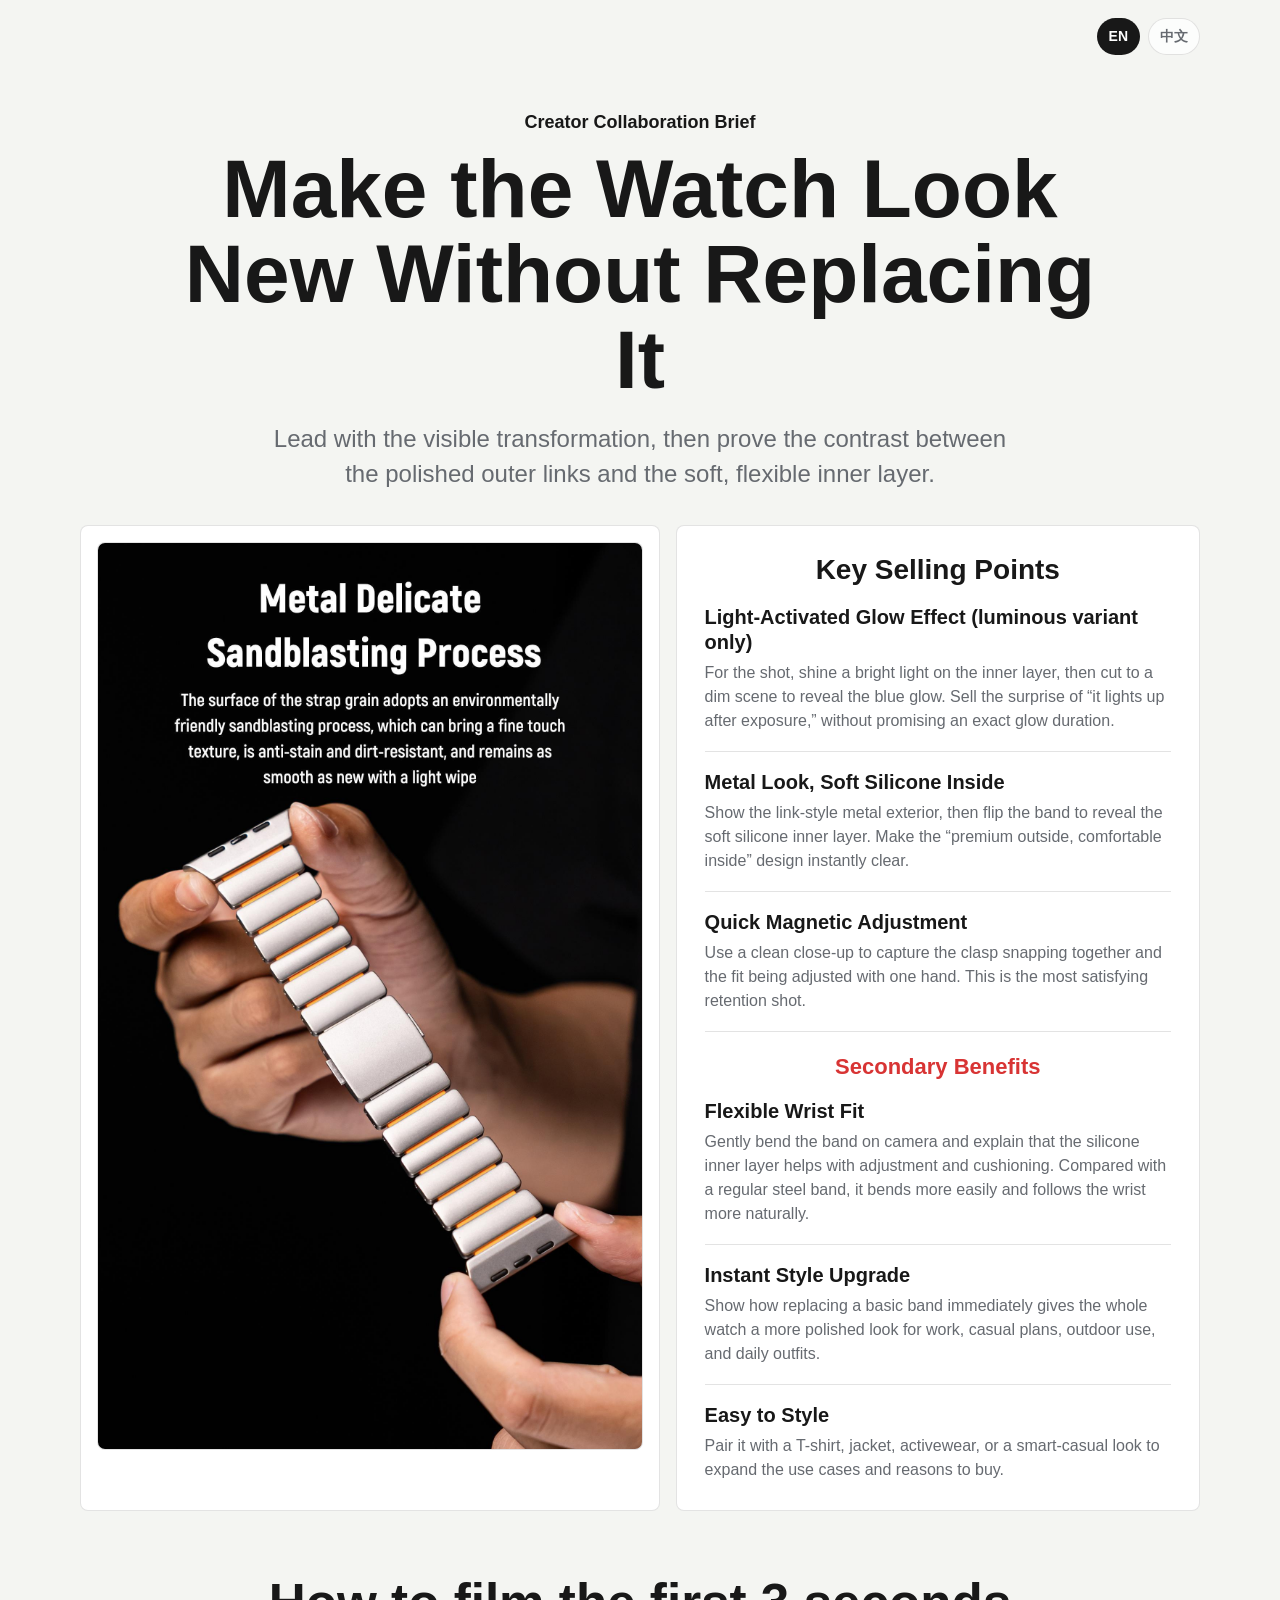
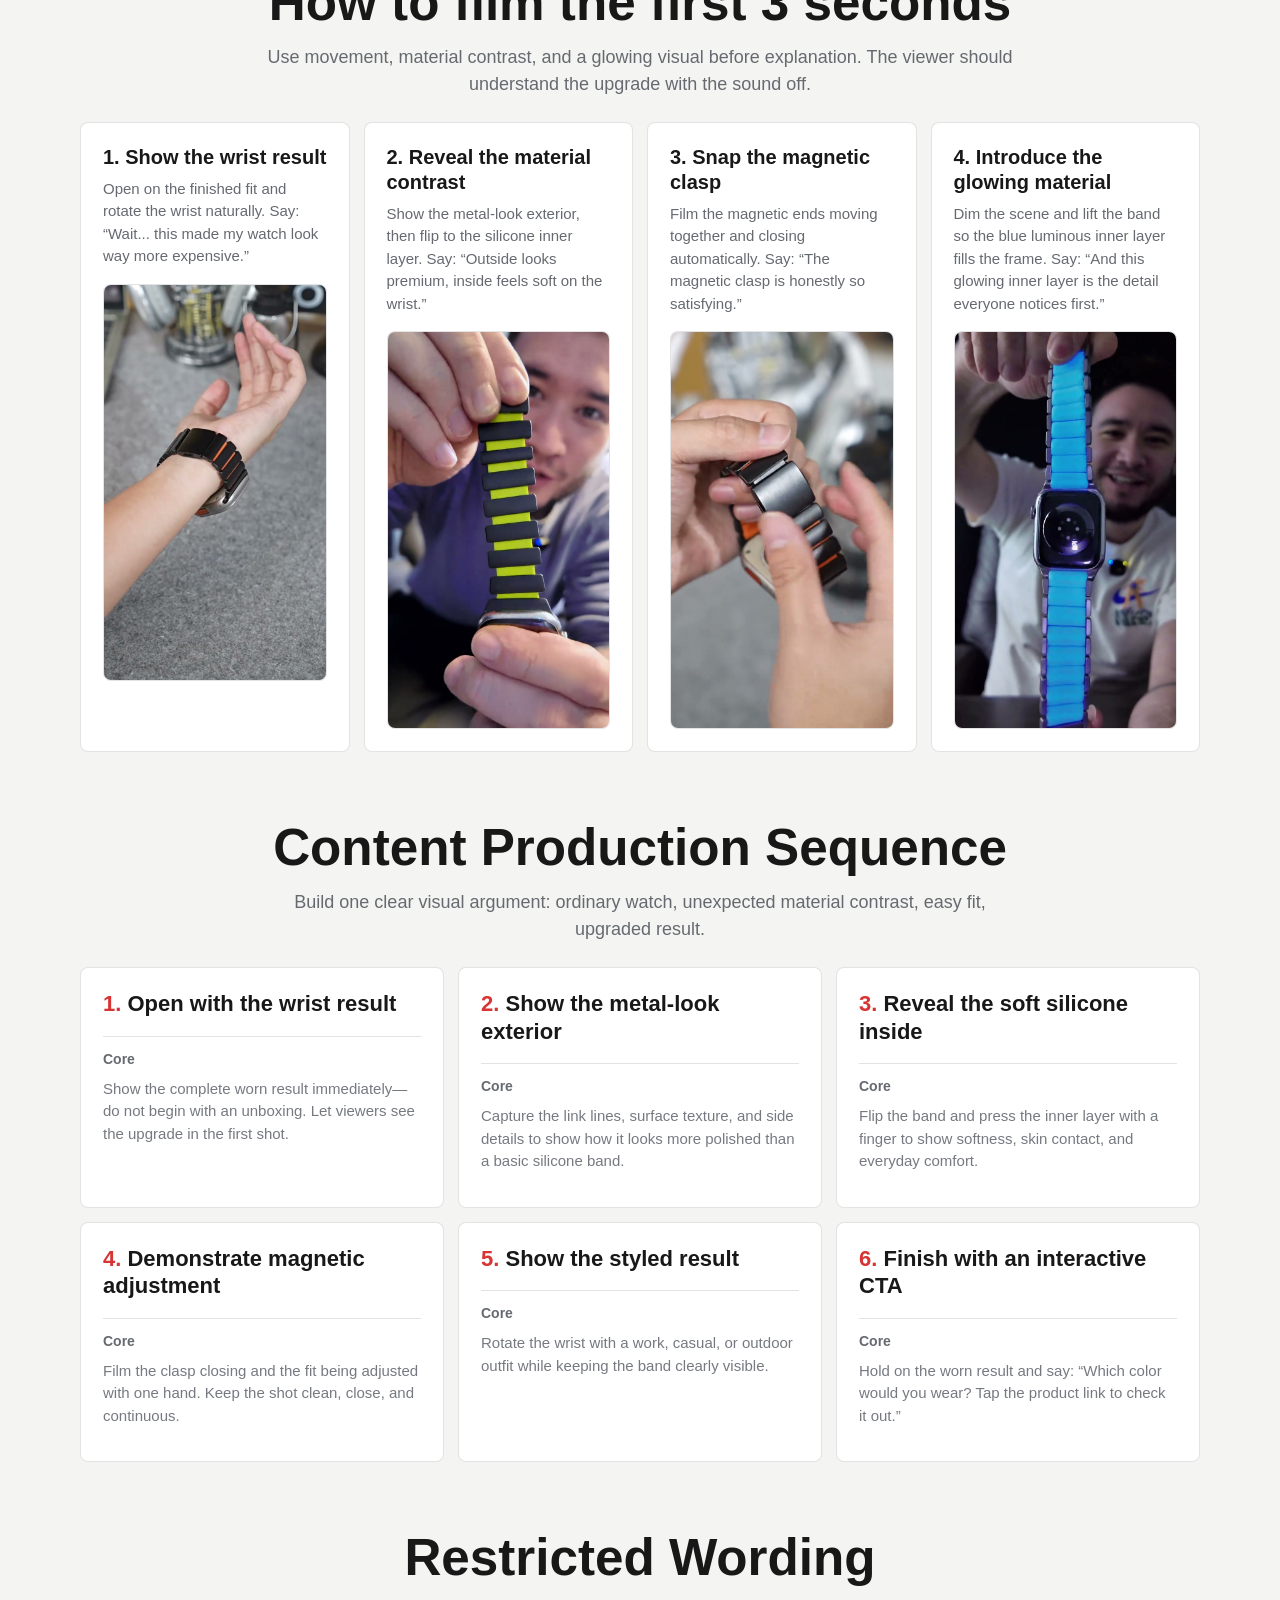
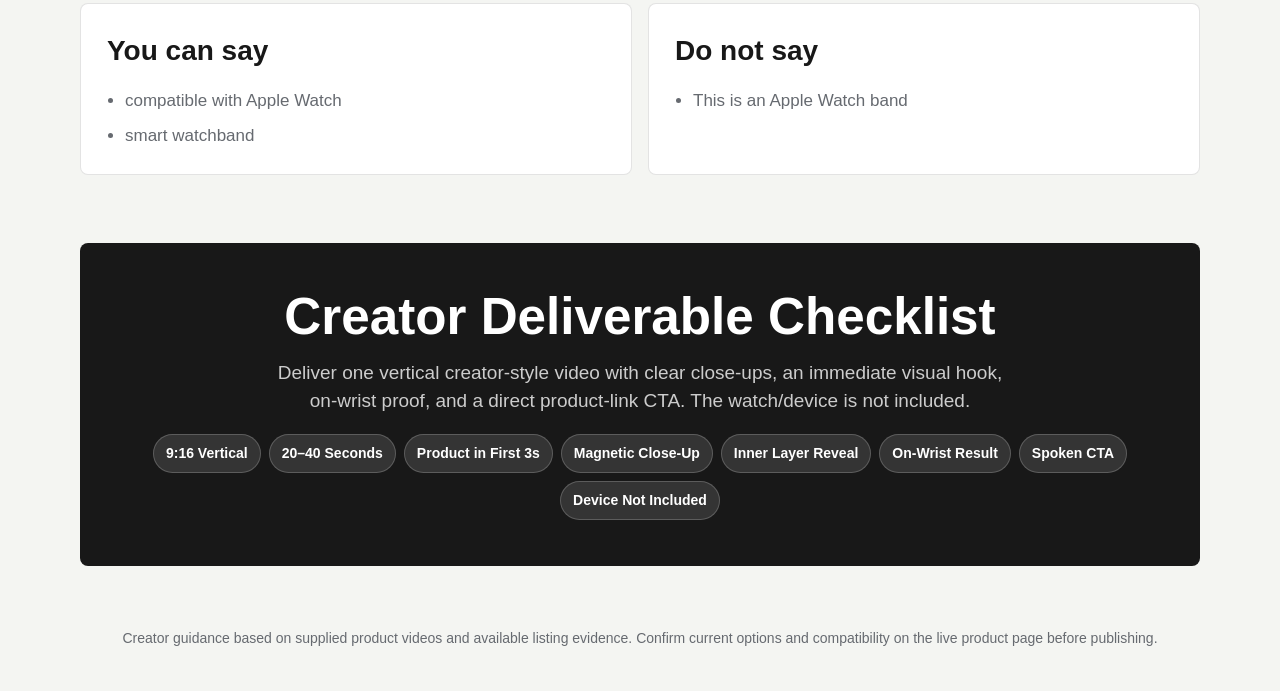
==== n/index.html @ db5e301e "Publish Norman band brief at n" ====
<!doctype html>
<html lang="en">
<head>
  <meta charset="utf-8">
  <meta name="viewport" content="width=device-width,initial-scale=1">
  <title>Hybrid Apple Watch Band — Creator Collaboration Brief</title>
  <link rel="stylesheet" href="styles.css">
</head>
<body>
  <header class="wrap"><nav class="language-switch" aria-label="Language"><a class="active" href="index.html">EN</a><a href="index-zh.html">中文</a></nav></header>
  <main>
    <section class="hero"><div class="wrap">
      <p class="eyebrow">Creator Collaboration Brief</p>
      <h1>Make the Watch Look New Without Replacing It</h1>
      <p class="lead">Lead with the visible transformation, then prove the contrast between the polished outer links and the soft, flexible inner layer.</p>
      <div class="hero-grid">
        <div class="hero-visual hero-visual-duo">
          <img src="assets/hero-metal-sandblasting.jpeg" alt="Metal sandblasting process product image">
        </div>
        <div class="hero-facts">
          <h2 class="facts-title">Key Selling Points</h2>
          <div class="fact-row"><strong>Light-Activated Glow Effect (luminous variant only)</strong><span>For the shot, shine a bright light on the inner layer, then cut to a dim scene to reveal the blue glow. Sell the surprise of “it lights up after exposure,” without promising an exact glow duration.</span></div>
          <div class="fact-row"><strong>Metal Look, Soft Silicone Inside</strong><span>Show the link-style metal exterior, then flip the band to reveal the soft silicone inner layer. Make the “premium outside, comfortable inside” design instantly clear.</span></div>
          <div class="fact-row"><strong>Quick Magnetic Adjustment</strong><span>Use a clean close-up to capture the clasp snapping together and the fit being adjusted with one hand. This is the most satisfying retention shot.</span></div>
          <div class="fact-subtitle">Secondary Benefits</div>
          <div class="fact-row"><strong>Flexible Wrist Fit</strong><span>Gently bend the band on camera and explain that the silicone inner layer helps with adjustment and cushioning. Compared with a regular steel band, it bends more easily and follows the wrist more naturally.</span></div>
          <div class="fact-row"><strong>Instant Style Upgrade</strong><span>Show how replacing a basic band immediately gives the whole watch a more polished look for work, casual plans, outdoor use, and daily outfits.</span></div>
          <div class="fact-row"><strong>Easy to Style</strong><span>Pair it with a T-shirt, jacket, activewear, or a smart-casual look to expand the use cases and reasons to buy.</span></div>
        </div>
      </div>
    </div></section>

    <section><div class="wrap">
      <h2>How to film the first 3 seconds</h2>
      <p class="section-subtitle">Use movement, material contrast, and a glowing visual before explanation. The viewer should understand the upgrade with the sound off.</p>
      <div class="grid">
        <div class="tile"><strong>1. Show the wrist result</strong><span>Open on the finished fit and rotate the wrist naturally. Say: “Wait... this made my watch look way more expensive.”</span><img class="tile-image" src="assets/wrist-result.jpg" alt="Finished hybrid watch band worn on the wrist"></div>
        <div class="tile"><strong>2. Reveal the material contrast</strong><span>Show the metal-look exterior, then flip to the silicone inner layer. Say: “Outside looks premium, inside feels soft on the wrist.”</span><img class="tile-image" src="assets/dual-layer-detail.jpg" alt="Close-up showing the metal-look outer links and silicone inner band"></div>
        <div class="tile"><strong>3. Snap the magnetic clasp</strong><span>Film the magnetic ends moving together and closing automatically. Say: “The magnetic clasp is honestly so satisfying.”</span><img class="tile-image" src="assets/magnetic-close.jpg" alt="Close-up of the magnetic watch-band closure"></div>
        <div class="tile"><strong>4. Introduce the glowing material</strong><span>Dim the scene and lift the band so the blue luminous inner layer fills the frame. Say: “And this glowing inner layer is the detail everyone notices first.”</span><img class="tile-image" src="assets/luminous-material.jpg" alt="Blue luminous inner material shown in a dark scene"></div>
      </div>
    </div></section>

    <section><div class="wrap">
      <h2>Content Production Sequence</h2>
      <p class="section-subtitle">Build one clear visual argument: ordinary watch, unexpected material contrast, easy fit, upgraded result.</p>
      <div class="content-flow">
        <div class="flow-card"><h3>Open with the wrist result</h3><div class="flow-branch"><strong>Core</strong><span>Show the complete worn result immediately—do not begin with an unboxing. Let viewers see the upgrade in the first shot.</span></div></div>
        <div class="flow-card"><h3>Show the metal-look exterior</h3><div class="flow-branch"><strong>Core</strong><span>Capture the link lines, surface texture, and side details to show how it looks more polished than a basic silicone band.</span></div></div>
        <div class="flow-card"><h3>Reveal the soft silicone inside</h3><div class="flow-branch"><strong>Core</strong><span>Flip the band and press the inner layer with a finger to show softness, skin contact, and everyday comfort.</span></div></div>
        <div class="flow-card"><h3>Demonstrate magnetic adjustment</h3><div class="flow-branch"><strong>Core</strong><span>Film the clasp closing and the fit being adjusted with one hand. Keep the shot clean, close, and continuous.</span></div></div>
        <div class="flow-card"><h3>Show the styled result</h3><div class="flow-branch"><strong>Core</strong><span>Rotate the wrist with a work, casual, or outdoor outfit while keeping the band clearly visible.</span></div></div>
        <div class="flow-card"><h3>Finish with an interactive CTA</h3><div class="flow-branch"><strong>Core</strong><span>Hold on the worn result and say: “Which color would you wear? Tap the product link to check it out.”</span></div></div>
      </div>
    </div></section>

    <section><div class="wrap"><h2>Restricted Wording</h2><div class="do-dont">
      <div class="list-panel"><h3>You can say</h3><ul>
        <li>compatible with Apple Watch</li>
        <li>smart watchband</li>
      </ul></div>
      <div class="list-panel"><h3>Do not say</h3><ul>
        <li>This is an Apple Watch band</li>
      </ul></div>
    </div></div></section>

    <section><div class="wrap"><div class="cta">
      <h2>Creator Deliverable Checklist</h2>
      <p>Deliver one vertical creator-style video with clear close-ups, an immediate visual hook, on-wrist proof, and a direct product-link CTA. The watch/device is not included.</p>
      <div class="badge-row"><span class="badge">9:16 Vertical</span><span class="badge">20–40 Seconds</span><span class="badge">Product in First 3s</span><span class="badge">Magnetic Close-Up</span><span class="badge">Inner Layer Reveal</span><span class="badge">On-Wrist Result</span><span class="badge">Spoken CTA</span><span class="badge">Device Not Included</span></div>
    </div></div></section>
  </main>
  <footer class="wrap">Creator guidance based on supplied product videos and available listing evidence. Confirm current options and compatibility on the live product page before publishing.</footer>
</body>
</html>
---- n/styles.css ----
:root{--ink:#181818;--muted:#666a70;--page:#f4f5f2;--panel:#fff;--line:rgba(24,24,24,.12);--red:#d83434}
*{box-sizing:border-box;min-width:0}html{scroll-behavior:smooth}
body{margin:0;font-family:-apple-system,BlinkMacSystemFont,"Segoe UI",Arial,sans-serif;color:var(--ink);background:var(--page);line-height:1.5;overflow-x:hidden;max-width:100vw}
h1,h2,h3,p,span,strong,li{overflow-wrap:anywhere;word-break:normal}img{display:block;max-width:100%}a{color:inherit}
.wrap{width:min(1120px,calc(100% - 36px));margin:0 auto}
.language-switch{display:flex;justify-content:flex-end;gap:8px;padding-top:18px}
.language-switch a{color:var(--muted);text-decoration:none;font-size:14px;font-weight:700;padding:7px 11px;border-radius:999px;background:rgba(255,255,255,.75);border:1px solid var(--line)}
.language-switch a.active{color:#fff;background:var(--ink)}
.hero{padding:54px 0 30px;text-align:center}.eyebrow{margin:0 0 10px;font-size:18px;font-weight:800}
h1{max-width:930px;margin:0 auto;font-size:clamp(42px,7vw,82px);line-height:1.04;font-weight:850}
.lead{max-width:760px;margin:20px auto 0;color:var(--muted);font-size:clamp(18px,2vw,24px);line-height:1.45}
.hero-grid{display:grid;grid-template-columns:minmax(0,1.05fr) minmax(280px,.95fr);gap:16px;margin-top:34px;align-items:stretch}
.hero-visual,.hero-facts{border-radius:8px;overflow:hidden;background:var(--panel);border:1px solid var(--line)}
.hero-visual{display:flex;align-items:center;justify-content:center;min-height:520px}
.hero-visual img{width:100%;height:100%;min-height:520px;object-fit:contain;padding:20px;background:#fff}
.hero-visual-duo{display:grid;grid-template-columns:1fr;gap:12px;padding:16px;align-content:start}
.hero-visual-duo img{height:auto;min-height:0;padding:0;border-radius:8px;border:1px solid var(--line)}
.hero-facts{text-align:left;padding:28px;display:flex;flex-direction:column;justify-content:center;gap:18px}
.facts-title{margin:0;font-size:28px;line-height:1.15;font-weight:850}
.fact-row{padding-bottom:18px;border-bottom:1px solid var(--line)}.fact-row:last-child{border-bottom:0;padding-bottom:0}
.fact-row strong{display:block;font-size:20px;line-height:1.25;margin-bottom:6px}.fact-row span{display:block;color:var(--muted);font-size:16px}
.fact-subtitle{margin:0 0 -2px;color:var(--red);font-size:22px;font-weight:850;text-align:center}
section{padding:34px 0}h2{margin:0 0 18px;font-size:clamp(30px,4vw,52px);line-height:1.08;text-align:center;font-weight:850}
.section-subtitle{max-width:760px;margin:-4px auto 24px;color:var(--muted);text-align:center;font-size:18px}
.grid{display:grid;grid-template-columns:repeat(4,minmax(0,1fr));gap:14px}.grid-three{grid-template-columns:repeat(3,minmax(0,1fr))}
.tile{min-height:190px;padding:22px;border-radius:8px;background:var(--panel);border:1px solid var(--line)}
.tile strong{display:block;margin-bottom:8px;font-size:20px;line-height:1.25}.tile span{display:block;color:var(--muted);font-size:15px}
.tile-image{width:100%;aspect-ratio:9/16;object-fit:cover;object-position:center;border-radius:8px;margin-top:16px;border:1px solid var(--line);background:#fff}
.content-flow{display:grid;grid-template-columns:repeat(3,minmax(0,1fr));gap:14px;counter-reset:flow-step}
.flow-card{min-height:180px;padding:22px;border-radius:8px;background:var(--panel);border:1px solid var(--line);counter-increment:flow-step}
.flow-card h3{margin:0 0 18px;font-size:22px;line-height:1.25}.flow-card h3:before{content:counter(flow-step) ". ";color:var(--red)}
.flow-branch{min-height:76px;padding:12px 0;border-top:1px solid var(--line)}.flow-branch strong{display:block;margin-bottom:8px;color:var(--muted);font-size:14px}
.flow-branch span{display:block;min-height:28px;color:#767a80;font-size:15px}
.do-dont{display:grid;grid-template-columns:1fr 1fr;gap:16px}.list-panel{padding:26px;border-radius:8px;background:var(--panel);border:1px solid var(--line)}
.list-panel h3{margin:0 0 16px;font-size:28px}.list-panel ul{margin:0;padding-left:18px;color:var(--muted);font-size:17px}.list-panel li+li{margin-top:9px}
.cta{padding:46px 28px;border-radius:8px;color:#fff;background:var(--ink);text-align:center}.cta h2{color:#fff;margin-bottom:14px}
.cta p{max-width:740px;margin:0 auto;color:rgba(255,255,255,.78);font-size:19px}.badge-row{display:flex;flex-wrap:wrap;gap:8px;justify-content:center;margin-top:18px}
.badge{padding:8px 12px;border-radius:999px;background:rgba(255,255,255,.12);border:1px solid rgba(255,255,255,.2);color:#fff;font-size:14px;font-weight:750}
footer{padding:28px 0 42px;color:var(--muted);text-align:center;font-size:14px}
@media(max-width:900px){.hero-grid,.do-dont{grid-template-columns:1fr}.grid,.content-flow{grid-template-columns:repeat(2,minmax(0,1fr))}.hero-visual,.hero-visual img{min-height:0}}
@media(max-width:620px){.wrap{width:calc(100% - 24px);max-width:calc(100vw - 24px)}.language-switch{justify-content:center}.hero{padding-top:38px}h1{font-size:clamp(34px,10vw,42px);line-height:1.08}.lead{font-size:17px;max-width:100%}.hero-grid{gap:12px;width:100%}.hero-visual,.hero-facts,.tile,.list-panel{width:100%;max-width:100%}.hero-visual img{padding:12px}.hero-visual-duo{padding:12px}.hero-visual-duo img{padding:0}.grid,.content-flow{grid-template-columns:1fr}.hero-facts,.list-panel{padding:22px}}
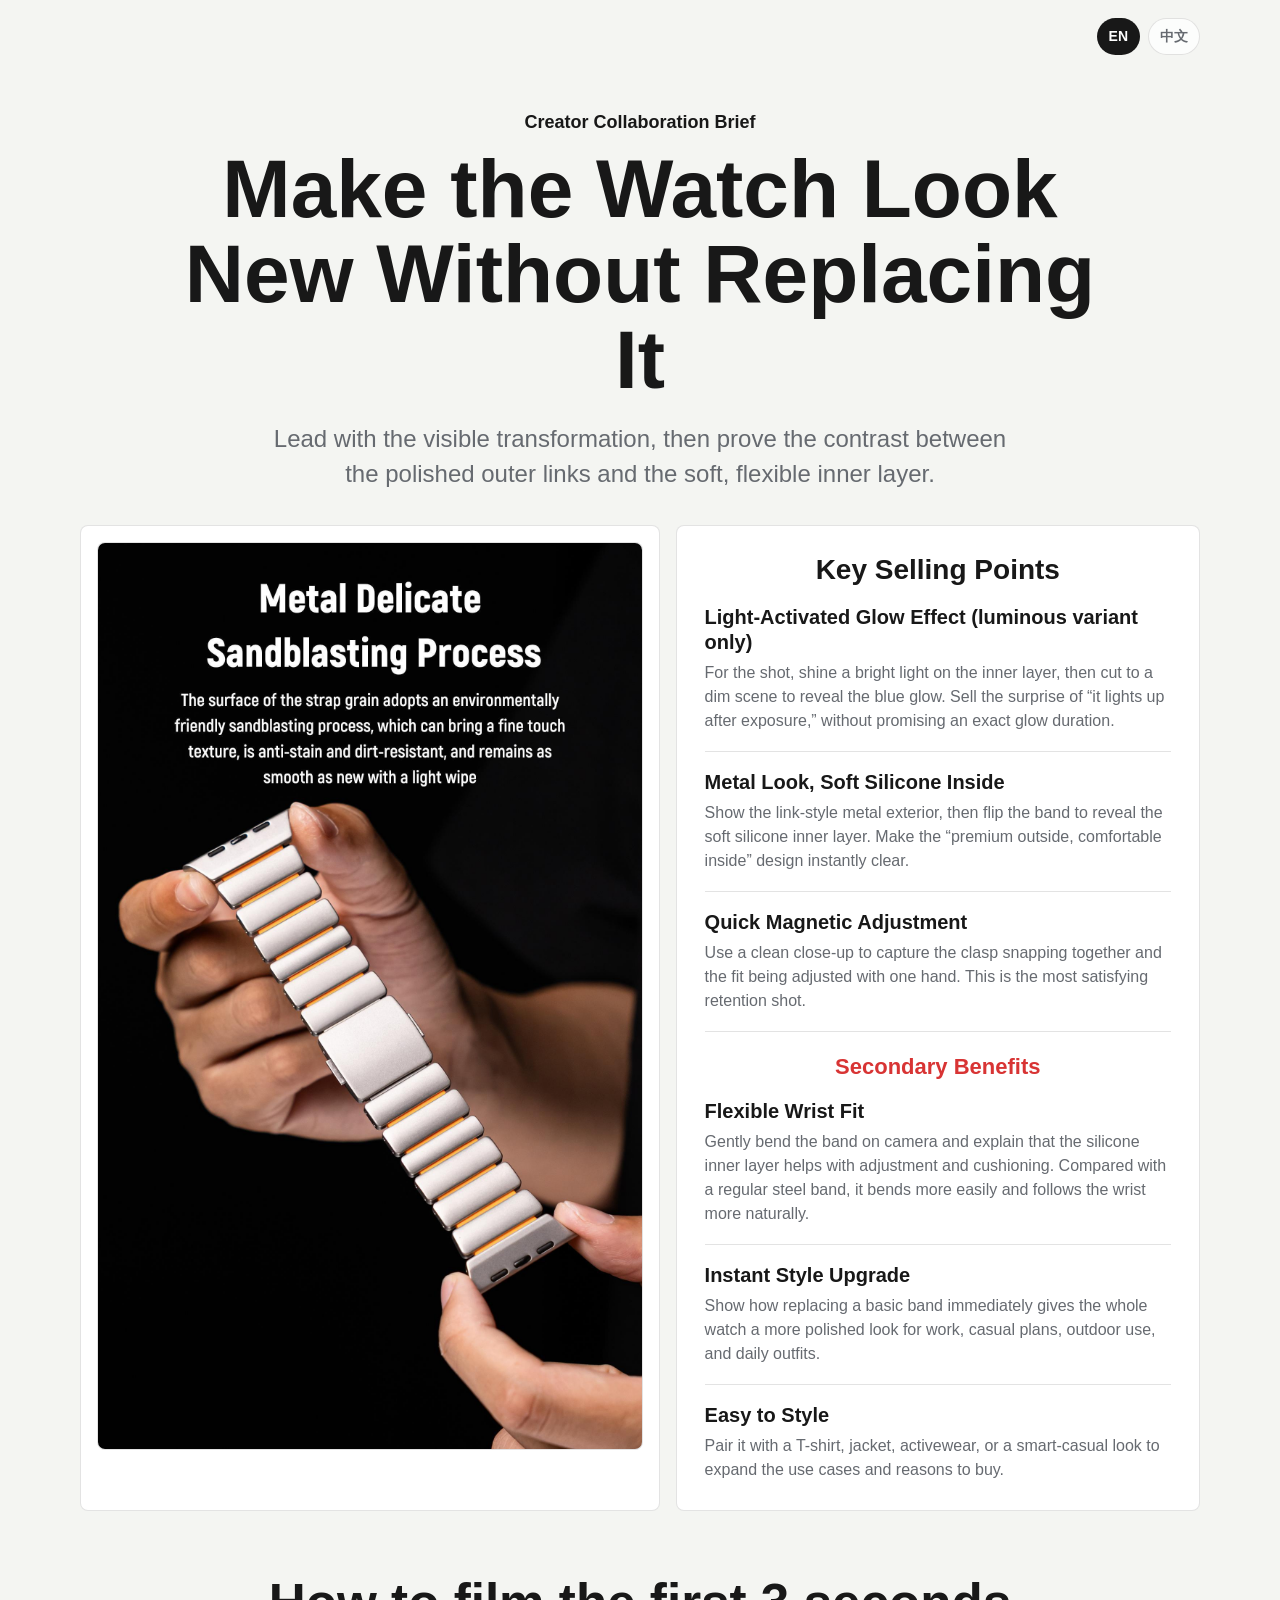
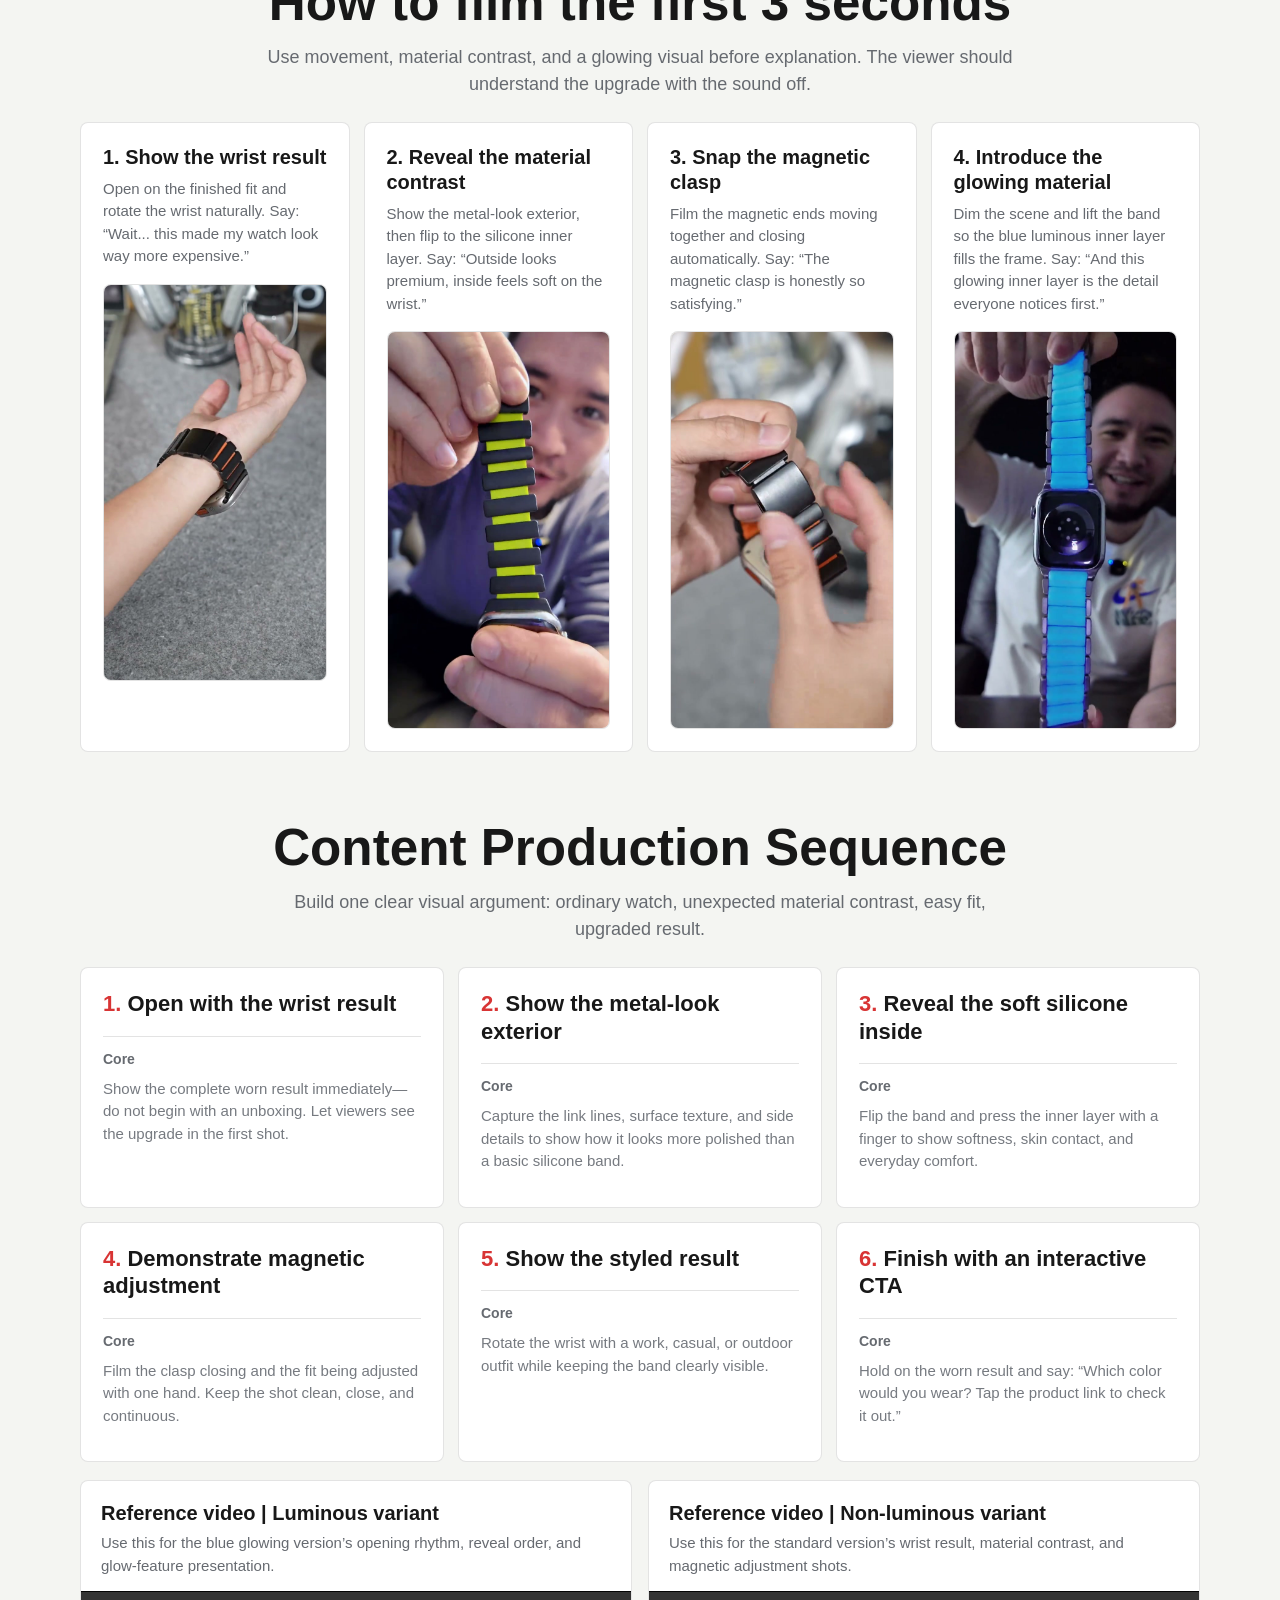
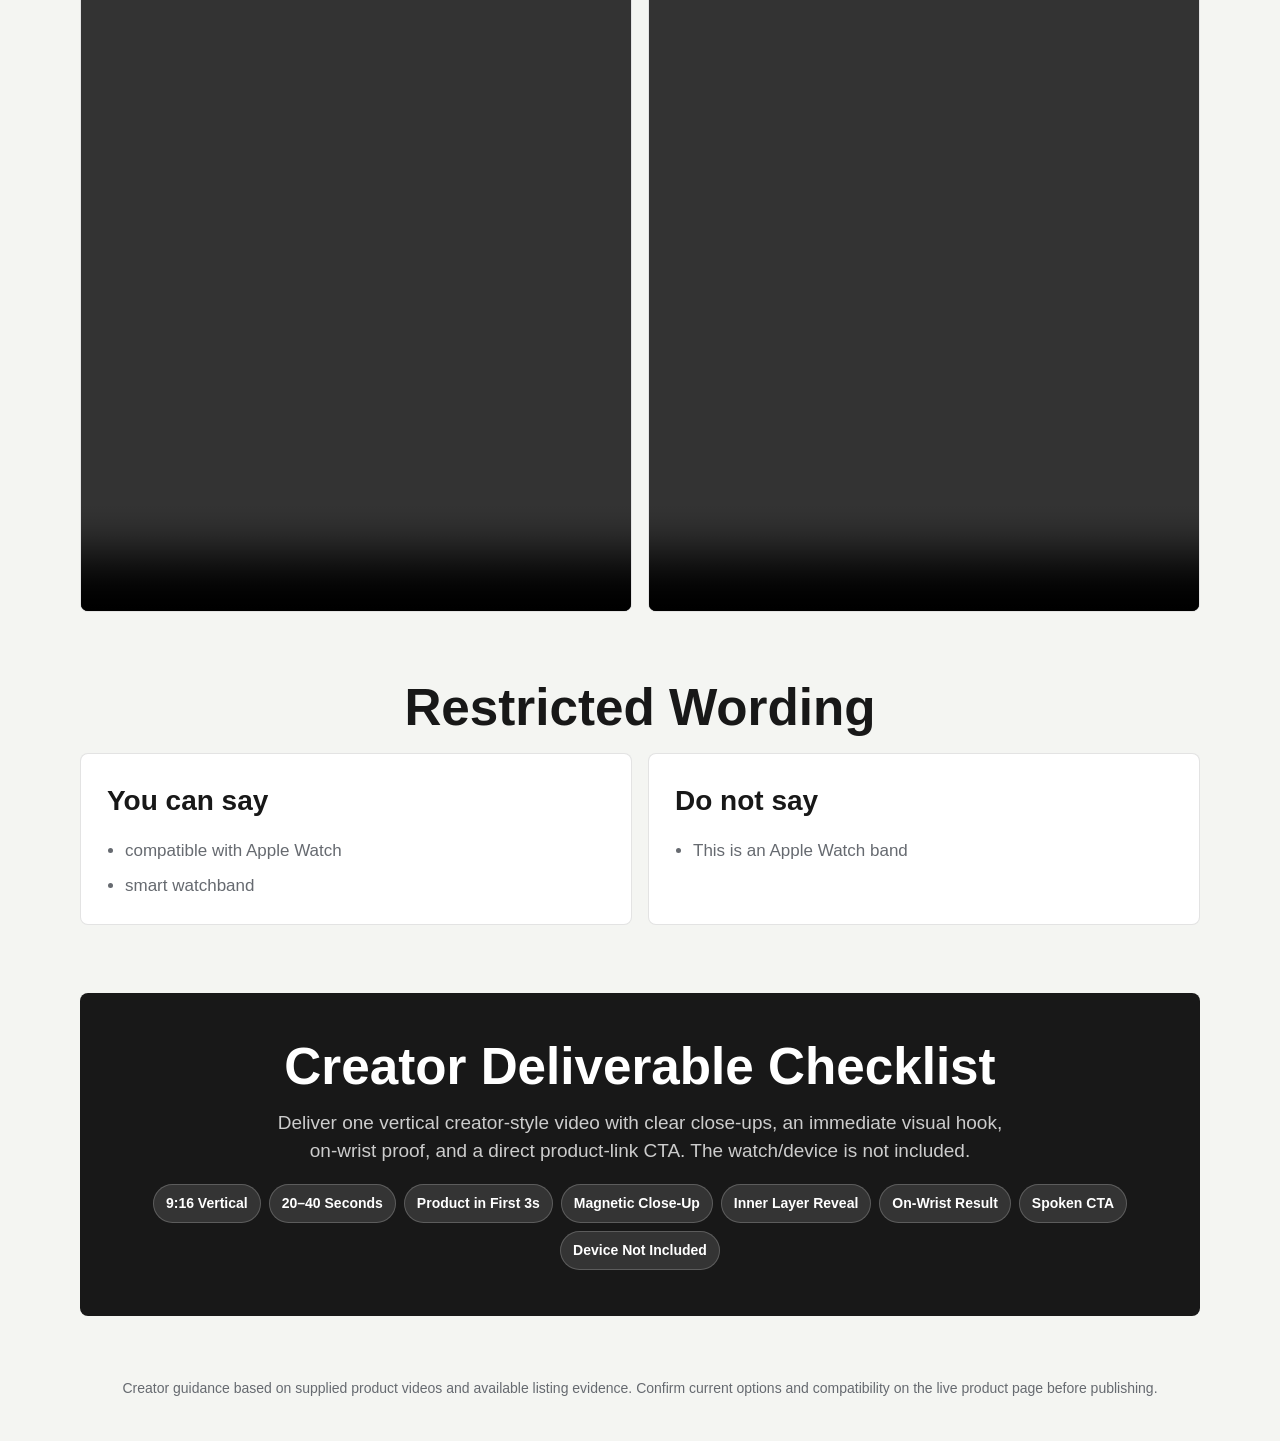
==== commit 0d5927e0: "Add reference videos to Norman brief" ====
--- a/n/index.html
+++ b/n/index.html
@@ -52,6 +52,16 @@
         <div class="flow-card"><h3>Show the styled result</h3><div class="flow-branch"><strong>Core</strong><span>Rotate the wrist with a work, casual, or outdoor outfit while keeping the band clearly visible.</span></div></div>
         <div class="flow-card"><h3>Finish with an interactive CTA</h3><div class="flow-branch"><strong>Core</strong><span>Hold on the worn result and say: “Which color would you wear? Tap the product link to check it out.”</span></div></div>
       </div>
+      <div class="reference-videos">
+        <div class="reference-video-card">
+          <div class="reference-copy"><strong>Reference video | Luminous variant</strong><span>Use this for the blue glowing version’s opening rhythm, reveal order, and glow-feature presentation.</span></div>
+          <video src="assets/reference-luminous.mp4" controls playsinline preload="metadata"></video>
+        </div>
+        <div class="reference-video-card">
+          <div class="reference-copy"><strong>Reference video | Non-luminous variant</strong><span>Use this for the standard version’s wrist result, material contrast, and magnetic adjustment shots.</span></div>
+          <video src="assets/reference-standard.mp4" controls playsinline preload="metadata"></video>
+        </div>
+      </div>
     </div></section>
 
     <section><div class="wrap"><h2>Restricted Wording</h2><div class="do-dont">
--- a/n/styles.css
+++ b/n/styles.css
@@ -31,11 +31,15 @@
 .flow-card h3{margin:0 0 18px;font-size:22px;line-height:1.25}.flow-card h3:before{content:counter(flow-step) ". ";color:var(--red)}
 .flow-branch{min-height:76px;padding:12px 0;border-top:1px solid var(--line)}.flow-branch strong{display:block;margin-bottom:8px;color:var(--muted);font-size:14px}
 .flow-branch span{display:block;min-height:28px;color:#767a80;font-size:15px}
+.reference-videos{display:grid;grid-template-columns:1fr 1fr;gap:16px;margin-top:18px}
+.reference-video-card{overflow:hidden;border-radius:8px;background:var(--panel);border:1px solid var(--line)}
+.reference-copy{padding:20px 20px 14px}.reference-copy strong{display:block;font-size:20px;line-height:1.25;margin-bottom:6px}.reference-copy span{display:block;color:var(--muted);font-size:15px}
+.reference-video-card video{display:block;width:100%;aspect-ratio:9/16;max-height:620px;object-fit:cover;background:#000;border-top:1px solid var(--line)}
 .do-dont{display:grid;grid-template-columns:1fr 1fr;gap:16px}.list-panel{padding:26px;border-radius:8px;background:var(--panel);border:1px solid var(--line)}
 .list-panel h3{margin:0 0 16px;font-size:28px}.list-panel ul{margin:0;padding-left:18px;color:var(--muted);font-size:17px}.list-panel li+li{margin-top:9px}
 .cta{padding:46px 28px;border-radius:8px;color:#fff;background:var(--ink);text-align:center}.cta h2{color:#fff;margin-bottom:14px}
 .cta p{max-width:740px;margin:0 auto;color:rgba(255,255,255,.78);font-size:19px}.badge-row{display:flex;flex-wrap:wrap;gap:8px;justify-content:center;margin-top:18px}
 .badge{padding:8px 12px;border-radius:999px;background:rgba(255,255,255,.12);border:1px solid rgba(255,255,255,.2);color:#fff;font-size:14px;font-weight:750}
 footer{padding:28px 0 42px;color:var(--muted);text-align:center;font-size:14px}
-@media(max-width:900px){.hero-grid,.do-dont{grid-template-columns:1fr}.grid,.content-flow{grid-template-columns:repeat(2,minmax(0,1fr))}.hero-visual,.hero-visual img{min-height:0}}
-@media(max-width:620px){.wrap{width:calc(100% - 24px);max-width:calc(100vw - 24px)}.language-switch{justify-content:center}.hero{padding-top:38px}h1{font-size:clamp(34px,10vw,42px);line-height:1.08}.lead{font-size:17px;max-width:100%}.hero-grid{gap:12px;width:100%}.hero-visual,.hero-facts,.tile,.list-panel{width:100%;max-width:100%}.hero-visual img{padding:12px}.hero-visual-duo{padding:12px}.hero-visual-duo img{padding:0}.grid,.content-flow{grid-template-columns:1fr}.hero-facts,.list-panel{padding:22px}}
+@media(max-width:900px){.hero-grid,.do-dont{grid-template-columns:1fr}.grid,.content-flow{grid-template-columns:repeat(2,minmax(0,1fr))}.reference-videos{grid-template-columns:1fr}.hero-visual,.hero-visual img{min-height:0}}
+@media(max-width:620px){.wrap{width:calc(100% - 24px);max-width:calc(100vw - 24px)}.language-switch{justify-content:center}.hero{padding-top:38px}h1{font-size:clamp(34px,10vw,42px);line-height:1.08}.lead{font-size:17px;max-width:100%}.hero-grid{gap:12px;width:100%}.hero-visual,.hero-facts,.tile,.list-panel,.reference-video-card{width:100%;max-width:100%}.hero-visual img{padding:12px}.hero-visual-duo{padding:12px}.hero-visual-duo img{padding:0}.grid,.content-flow{grid-template-columns:1fr}.hero-facts,.list-panel{padding:22px}}
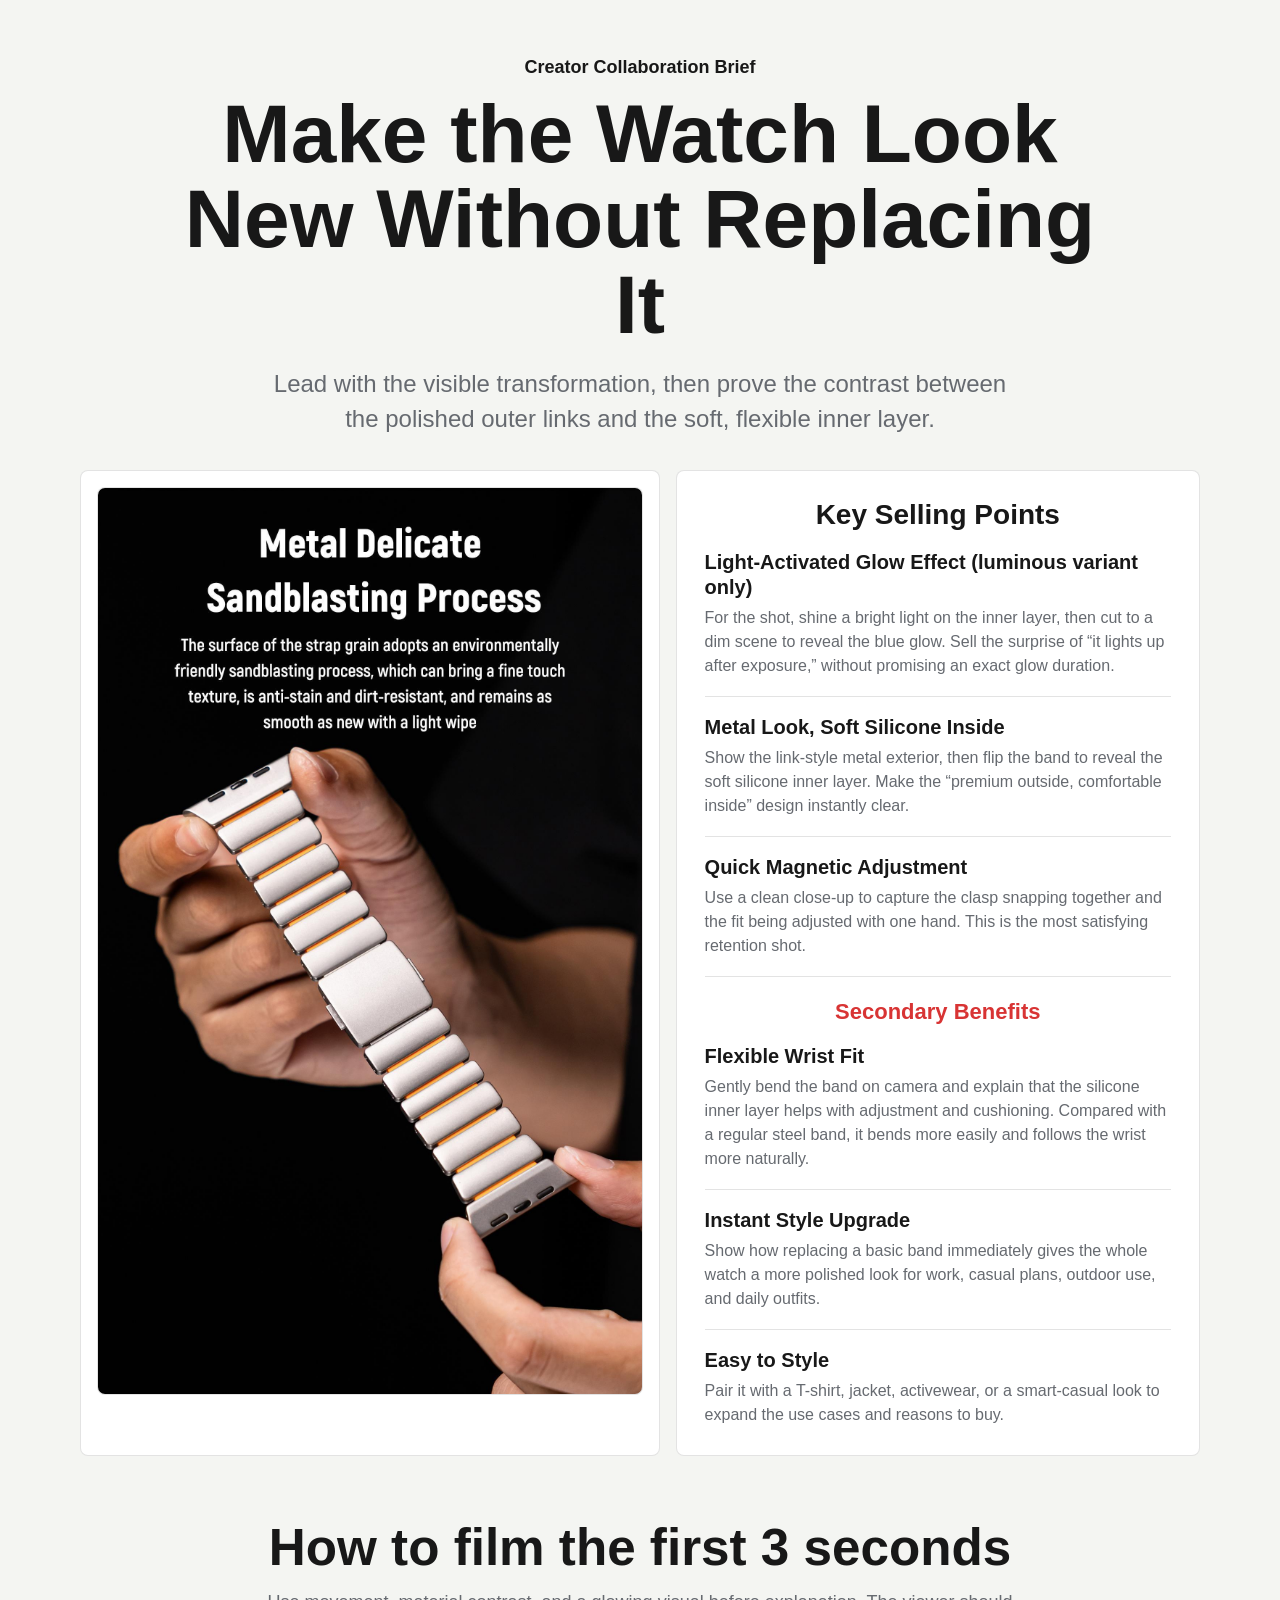
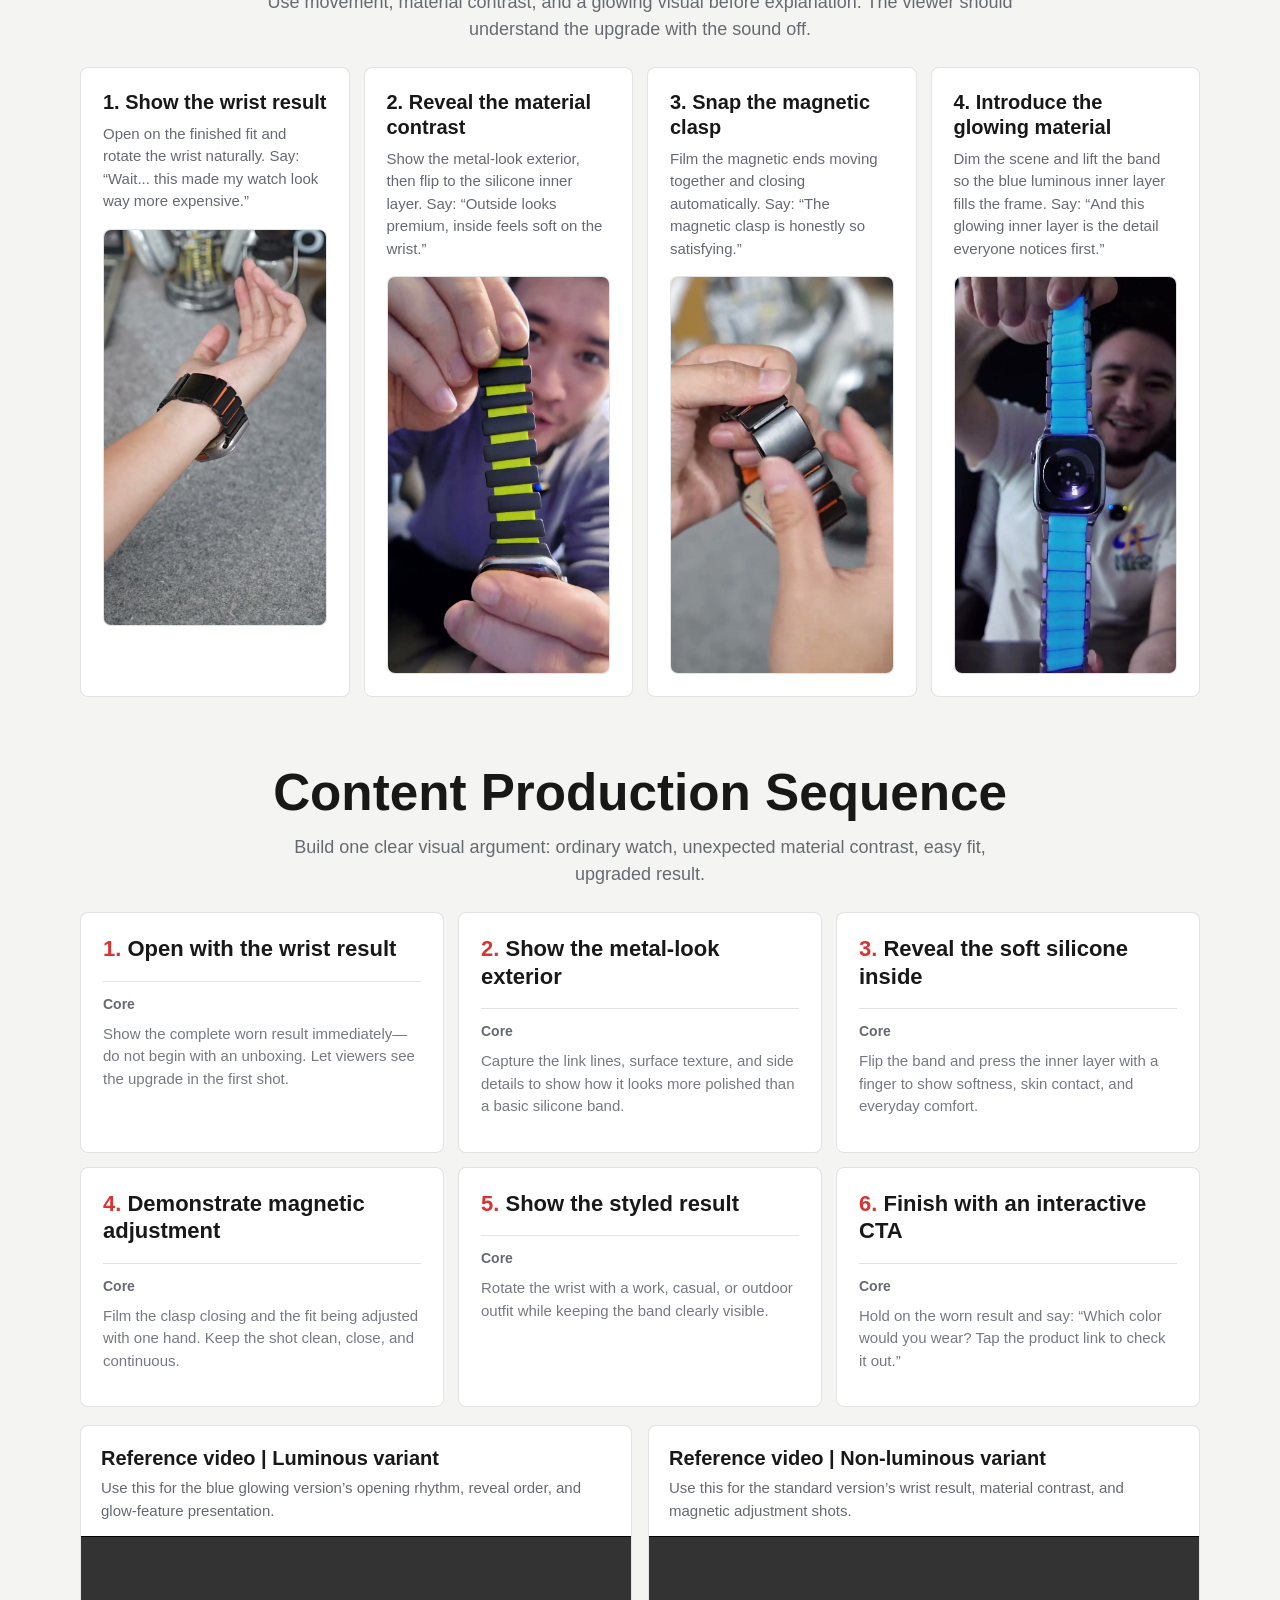
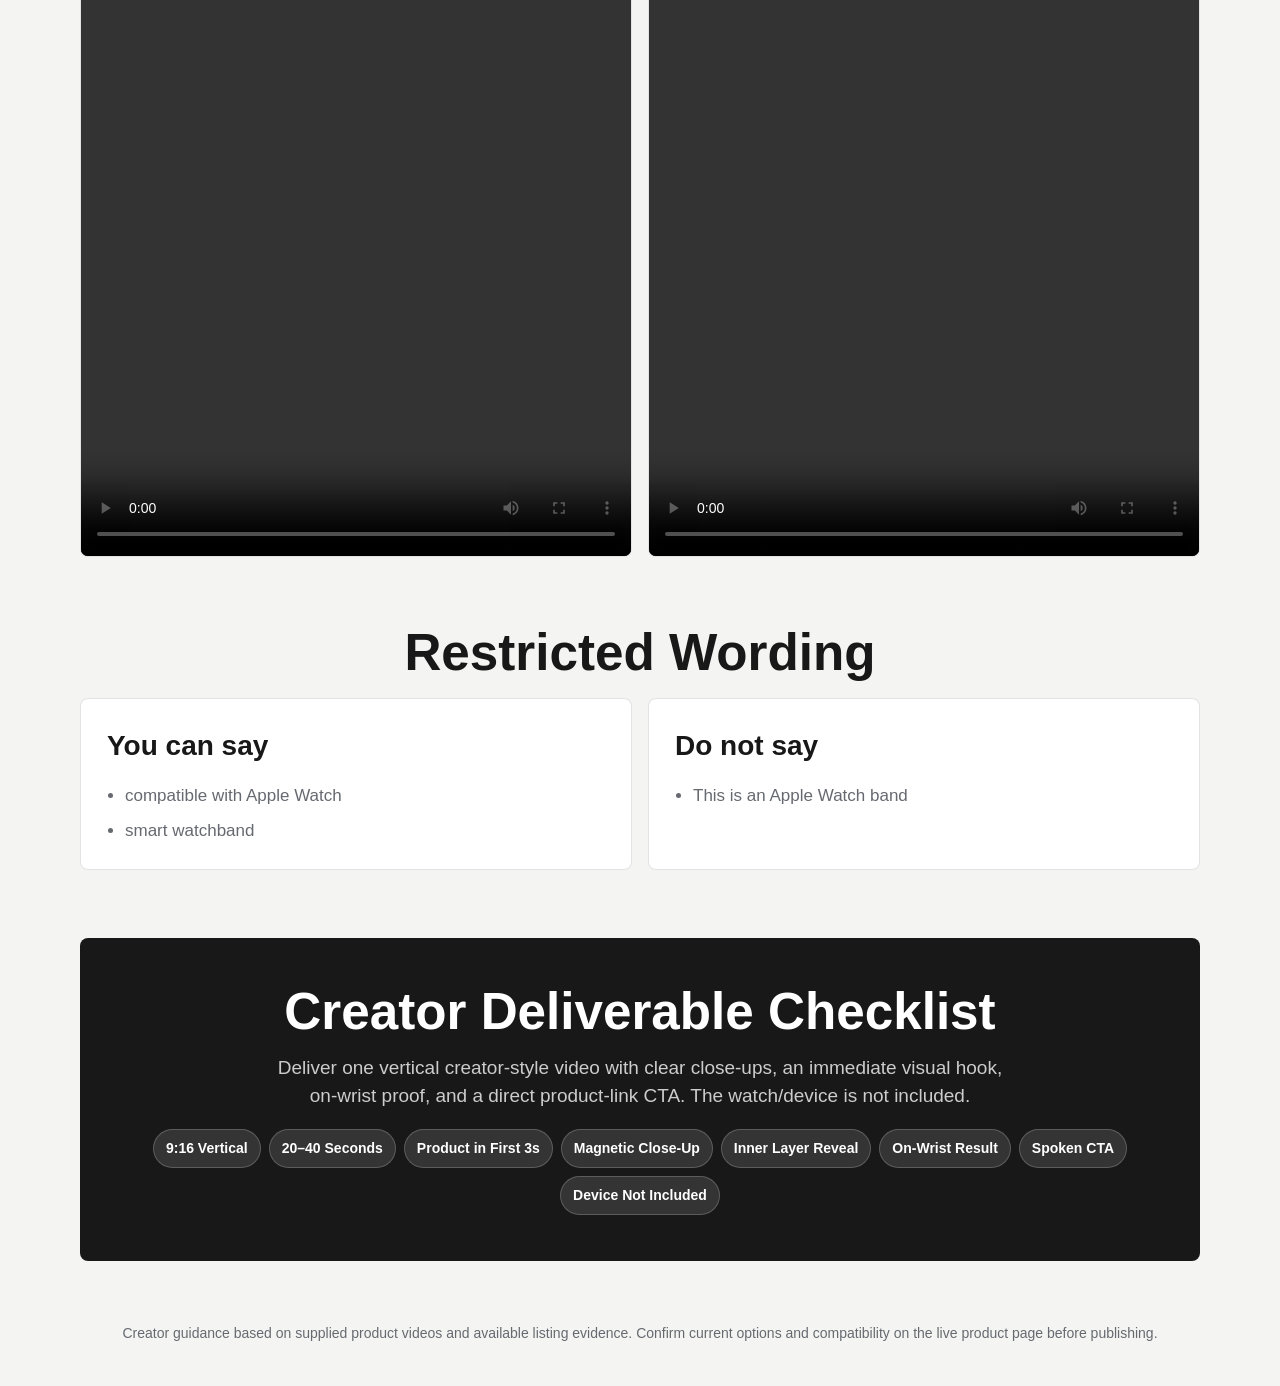
==== commit c6c53b4f: "Remove Chinese switch from English Norman page" ====
--- a/n/index.html
+++ b/n/index.html
@@ -7,7 +7,6 @@
   <link rel="stylesheet" href="styles.css">
 </head>
 <body>
-  <header class="wrap"><nav class="language-switch" aria-label="Language"><a class="active" href="index.html">EN</a><a href="index-zh.html">中文</a></nav></header>
   <main>
     <section class="hero"><div class="wrap">
       <p class="eyebrow">Creator Collaboration Brief</p>
